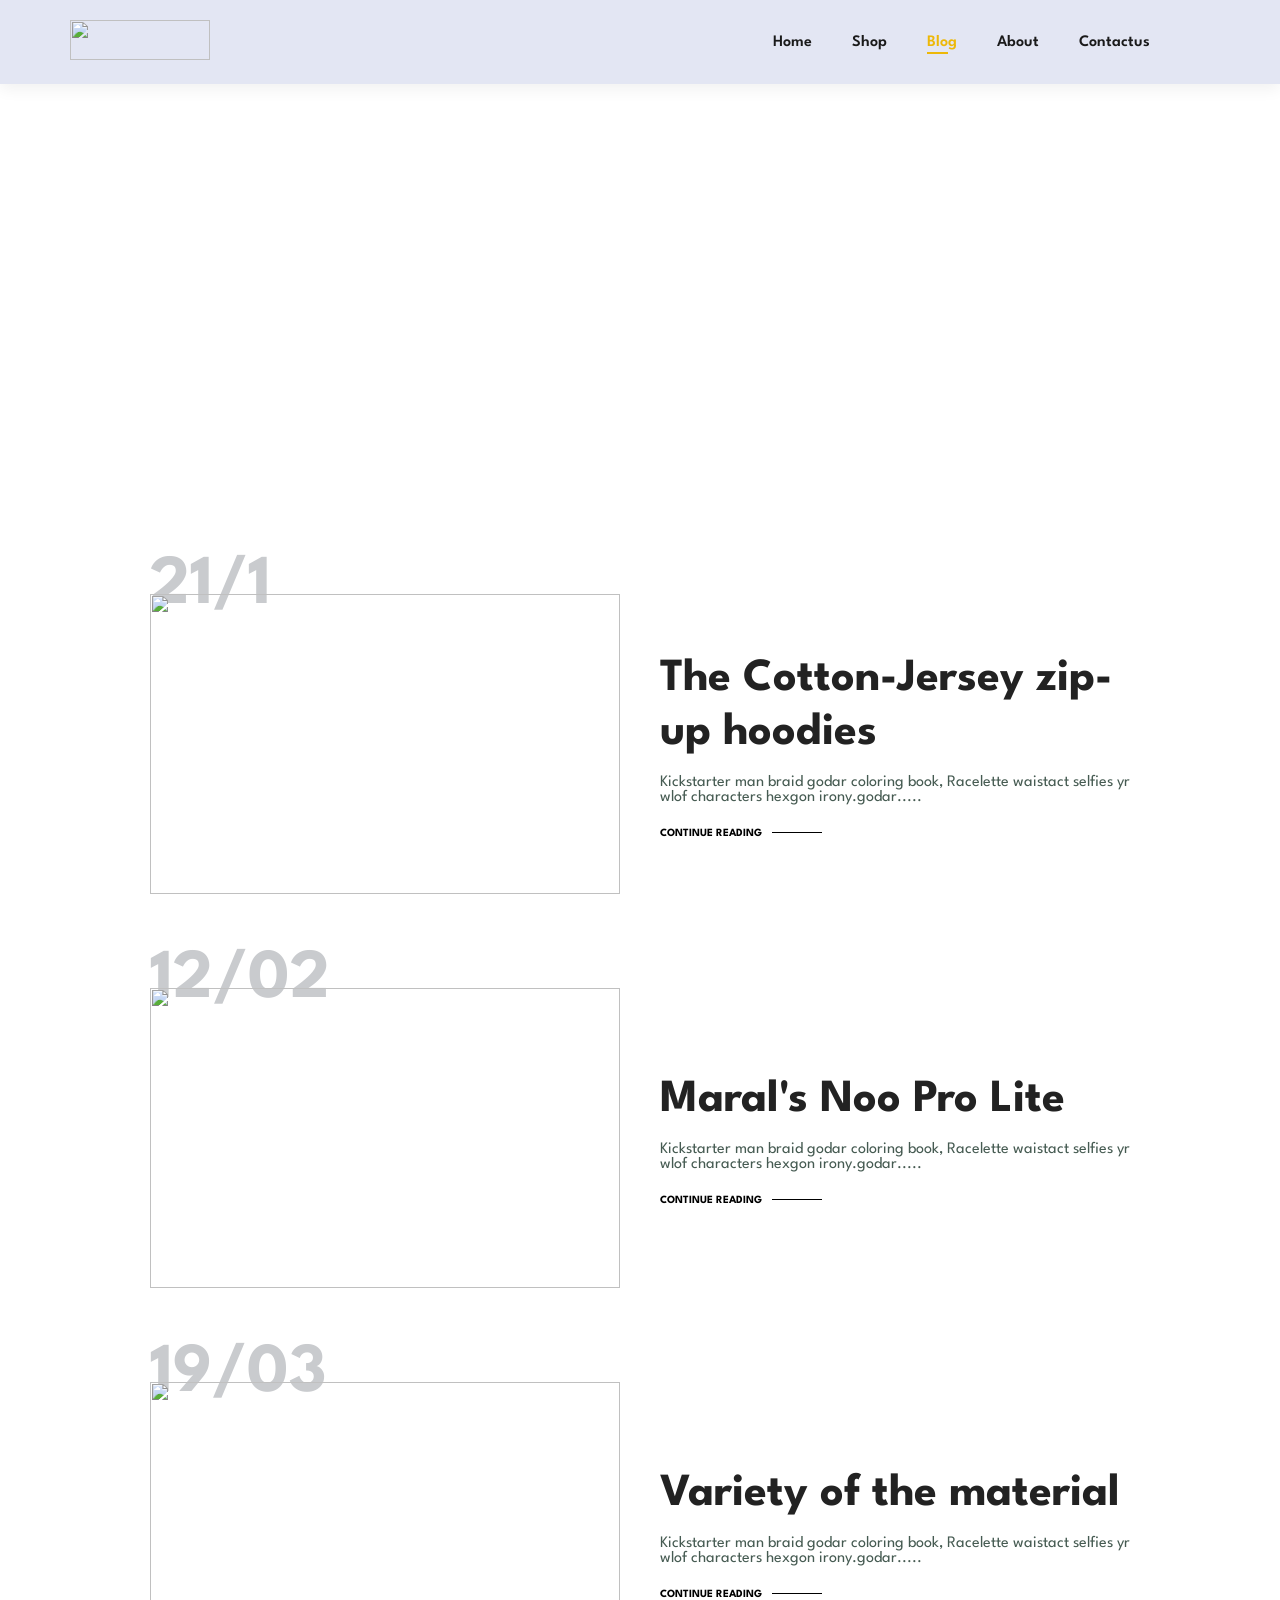
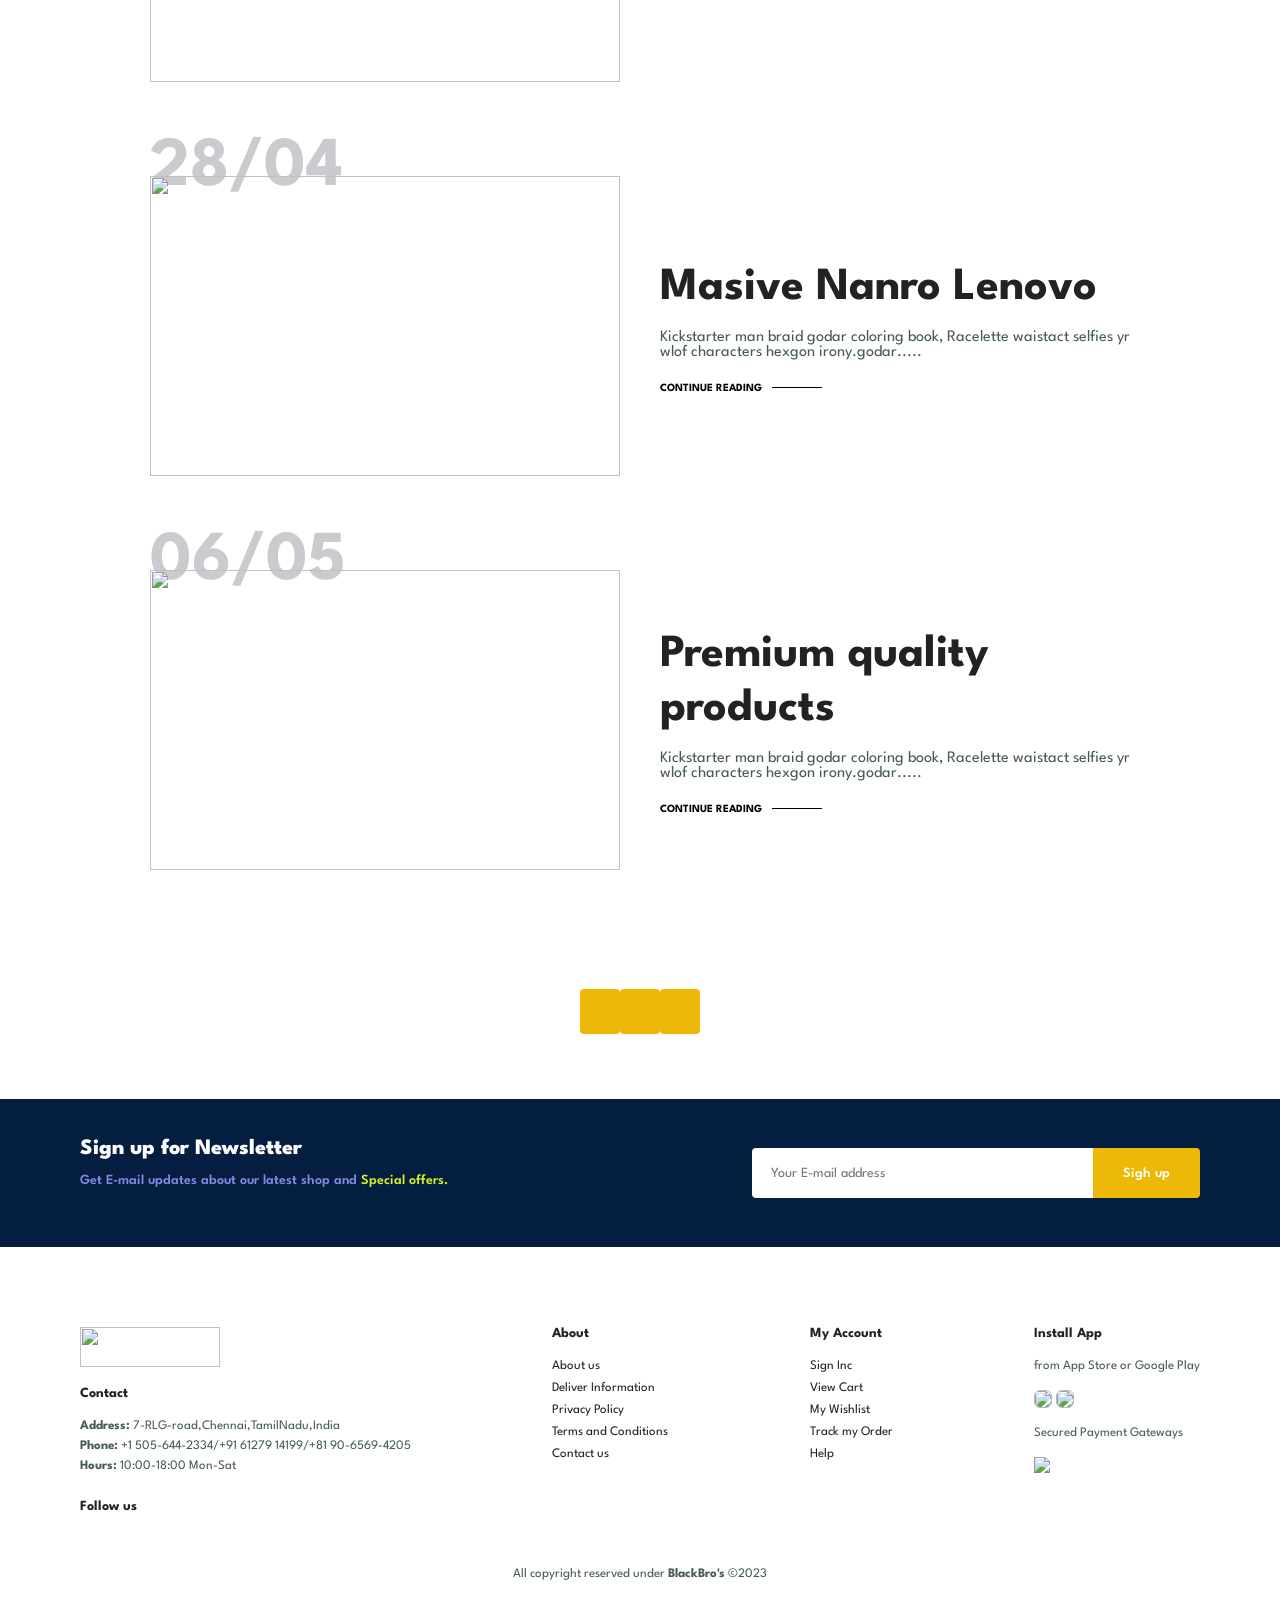
==== blog.html @ e4138da1 "Add files via upload" ====
<!DOCTYPE html>
<html lang="en">

    <head>
        <meta charset="UTF-8">
        <meta http-equiv="X-UA-Compatible" content="IE=edge">
        <meta name="viewport" content="width=device-width, initial-scale=1.0">
        <title>Black E-commerce/blog</title>
        
        <link rel="stylesheet" href="style.css">
    </head>

    <body>
      
        <section id="header">
          <a href="#"><img src="img/black.png" class="logo"/></a>
          
          <div>
            <ul id="nav-bar">
              <li><a href="index.html">Home</a></li>
              <li><a href="shop.html">Shop</a></li>
              <li><a class="active"href="blog.html">Blog</a></li>
              <li><a href="about.html">About</a></li>
              <li><a href="contact.html">Contactus</a></li>
              <li id="lg-bag"><a href="cart.html"><i class="fa-solid fa-cart-shopping fa-shake"></i></a></li>
              <a href="#" id="close"><i class="fa-solid fa-xmark"></i></a>
            </ul>
          </div>
          <div id="mobile">
            <a href="cart.html"><i id="shake" class="fa-solid fa-cart-shopping  fa-shake"></i></a>
            <i id="bar" class="fa-solid fa-bars"></i>
          </div>
        </section>
        
        <section id="page-header" class="blog-header">
          <h2>#readmore</h2>
          <p>read all case studies about our products!</p>
        </section>
        
        <section id="blog">
          <div class="blog-box">
            <div class="blog-img">
              <img src="img/blog/b1.jpg">
            </div>
            <div class="blog-details">
              <h2>The Cotton-Jersey zip-up hoodies</h2>
              <p>Kickstarter man braid godar coloring book, Racelette waistact selfies yr wlof characters hexgon irony.godar.....</p>
              <a href="#">CONTINUE READING</a>
            </div>
            <h1>21/1</h1>
          </div>
          <div class="blog-box">
            <div class="blog-img">
              <img src="img/blog/b2.jpg">
            </div>
            <div class="blog-details">
              <h2>Maral's Noo Pro Lite</h2>
              <p>Kickstarter man braid godar coloring book, Racelette waistact selfies yr wlof characters hexgon irony.godar.....</p>
              <a href="#">CONTINUE READING</a>
            </div>
            <h1>12/02</h1>
          </div>
          <div class="blog-box">
            <div class="blog-img">
              <img src="img/blog/b3.jpg">
            </div>
            <div class="blog-details">
              <h2>Variety of the material</h2>
              <p>Kickstarter man braid godar coloring book, Racelette waistact selfies yr wlof characters hexgon irony.godar.....</p>
              <a href="#">CONTINUE READING</a>
            </div>
            <h1>19/03</h1>
          </div>
          <div class="blog-box">
            <div class="blog-img">
              <img src="img/blog/b4.jpg">
            </div>
            <div class="blog-details">
              <h2>Masive Nanro Lenovo</h2>
              <p>Kickstarter man braid godar coloring book, Racelette waistact selfies yr wlof characters hexgon irony.godar.....</p>
              <a href="#">CONTINUE READING</a>
            </div>
            <h1>28/04</h1>
          </div>
          <div class="blog-box">
            <div class="blog-img">
              <img src="img/blog/b5.jpg">
            </div>
            <div class="blog-details">
              <h2>Premium quality products</h2>
              <p>Kickstarter man braid godar coloring book, Racelette waistact selfies yr wlof characters hexgon irony.godar.....</p>
              <a href="#">CONTINUE READING</a>
            </div>
            <h1>06/05</h1>
          </div>
        </section>
        
        <section id="pagination" class="section-p1">
          <a href="#"><i class="fa-solid fa-1"></i></a>
          <a href="#"><i class="fa-solid fa-2"></i></a>
          <a href="#"><i class="fa-solid fa-arrow-right"></i></a>
        </section>
        
        <section id="newsletter" class="section-p1 section-m1">
          <div class="newstext">
            <h4>Sign up for Newsletter</h4>
            <p>Get E-mail updates about our latest shop and <span>Special offers.</span></p>
          </div>
          <div class="form">
            <input type="text" name="e-mail" placeholder="Your E-mail address">
            <button class="normal">Sigh up</button>
          </div>
        </section>
        
        <footer class="section-p1">
          <div class="col">
            <img src="img/black.png" class="logo">
            <h4>Contact</h4>
            <p><strong>Address: </strong>7-RLG-road,Chennai,TamilNadu,India</p>
            <p><strong>Phone: </strong>+1 505-644-2334/+91 61279 14199/+81 90-6569-4205</p>
            <p><strong>Hours: </strong>10:00-18:00 Mon-Sat</p>
            <div class="follow">
              <h4>Follow us</h4>
              <div class="icon">
                <i class="fa-brands fa-facebook"></i>
                <i class="fa-brands fa-twitter"></i>
                <i class="fa-brands fa-instagram"></i>
                <i class="fa-brands fa-linkedin-in"></i>
                <i class="fa-brands fa-youtube"></i>
              </div>
            </div>
          </div>
          <div class="col">
            <h4>About</h4>
            <a href="#">About us</a>
            <a href="#">Deliver Information</a>
            <a href="#">Privacy Policy</a>
            <a href="#">Terms and Conditions</a>
            <a href="#">Contact us</a>
          </div>
          <div class="col">
            <h4>My Account</h4>
            <a href="#">Sign Inc</a>
            <a href="#">View Cart</a>
            <a href="#">My Wishlist</a>
            <a href="#">Track my Order</a>
            <a href="#">Help</a>
          </div>
          <div class="col install">
            <h4>Install App</h4>
            <p>from App Store or Google Play</p>
            <div class="row">
              <img src="img/pay/app.jpg">
              <img src="img/pay/play.jpg">
            </div>
            <p>Secured Payment Gateways</p>
            <img src="img/pay/pay.png">
          </div>
          
          <div class="copyright">
            <p>All copyright reserved under <strong>BlackBro's</strong> ©2023</p>
          </div>
        </footer>
        <script src="script.js"></script>
        <script src="https://kit.fontawesome.com/22bb3b50ca.js"></script>
    </body>

</html>
---- style.css ----
@import url("https://fonts.googleapis.com/css2?family=Spartan:wght@100;200;300;400;500;600;700;800;900&display=swap");
* {
  margin: 0;
  padding: 0;
  box-sizing: border-box;
  font-family: "Spartan", sans-serif;
}

html {
  scroll-behavior: smooth;
}

/* Global Styles */

h1 {
  font-size: 50px;
  line-height: 64px;
  color: #222;
}

h2 {
  font-size: 46px;
  line-height: 54px;
  color: #222;
}

h4 {
  font-size: 20px;
  color: #222;
}

h6 {
  font-weight: 700;
  font-size: 12px;
}

p {
  font-size: 16px;
  color: #465b52;
  margin: 15px 0 20px 0;
}

.section-p1 {
  padding: 40px 80px;
}

.section-m1 {
  margin: 40px 0;
}

button.normal{
  font-size: 14px;
  font-weight: 600;
  padding: 15px 30px;
  color: #000;
  background: #fff;
  border: none;
  outline: none;
  cursor: pointer;
  border-radius: 10px;
  transition: 0.2s ease;
}

button.white{
  font-size: 13px;
  font-weight: 600;
  padding: 11px 18px;
  color: #fff;
  background: transparent;
  border: 1px solid #fff;
  outline: none;
  cursor: pointer;
  border-radius: 10px;
  transition: 0.2s ease;
}

body {
  width: 100%;
}

.logo{
  height: 40px;
  width: 140px;
}

/*header starts*/

#header{
  display: flex;
  align-items: center;
  justify-content: space-between;
  padding: 20px 70px;
  background: #E3E6F3;
  box-shadow: 0px 5px 15px rgb(0,0,0,0.06);
  z-index: 999;
  position: sticky;
  top: 0;
  left: 0;
}

#nav-bar{
  display: flex;
  align-items: center;
  justify-content: center;
}

ul#nav-bar li{
  list-style: none;
  padding: 0 20px;
  position: relative;
}

ul#nav-bar li a{
  text-decoration: none;
  font-size: 16px;
  font-weight: 600;
  color: #1a1a1a;
  transition: 0.3s ease;
}

ul#nav-bar li a:hover,
ul#nav-bar li a.active{
  color: #edb808;
}
ul#nav-bar li a.active::after,
ul#nav-bar li a:hover::after{
  content: "";
  width: 30%;
  height: 2px;
  background: #edb808;
  position: absolute;
  bottom: -4px;
  left: 20px;
}

#mobile{
  display: none;
  text-align: center;
}

#close{
  display: none;
}

/*home page*/

#hero{
  background: url('img/hero4.png');
  height: 90vh;
  width: 100%;
  background-size: cover;
  background-position: top 25% right 0;
  padding: 0 80px;
  display: flex;
  flex-direction: column;
  align-items: flex-start;
  justify-content: center;
}

#hero h4{
  padding-bottom: 15px;
}

#hero h1{
  color: #edb808;
}

#hero button{
  background-image: url('img/button.png');
  background-color: transparent;
  border: 0;
  color: #edb808;
  padding: 14px 80px 14px 65px;
  font-size: 20px;
  font-weight: 700;
  background-repeat: no-repeat;
  text-align: center;
}

#feature{
  display: flex;
  align-items: center;
  justify-content: space-between;
  flex-wrap: wrap;
}

#feature .fe-box{
  width: 180px;
  text-align: center;
  padding: 25px 15px;
  box-shadow: 20px 20px 30px rgb(0, 0, 0, 0.03);
  border: 1px solid #cce7de;
  border-radius: 4px;
  margin: 15px 0px;
}

#feature .fe-box{
  box-shadow: 10px 10px 54px rgb(70, 62, 221, 0.1);
}

#feature .fe-box img{
  width: 100%;
  margin-bottom: 10px;
}

#feature .fe-box h6{
  display: inline-block;
  padding: 9px 8px 6px 8px;
  line-height: 1;
  border-radius: 4px;
  color: #088178;
  background-color: #fddde4;
}

#feature .fe-box:nth-child(3) h6{
  background-color: #d1e8f2;
}

#feature .fe-box:nth-child(4) h6{
 background-color: #cdd4f8;
}

#feature .fe-box:nth-child(5) h6{
  background-color: #f6dbf6;
}

#feature .fe-box:nth-child(6) h6{
  background-color: #fff2e5;
}

#Product1{
  text-align: center;
}

#Product1 .pro-container{
  display: flex;
  justify-content: space-between;
  padding-top: 20px;
  flex-wrap: wrap;
}

#Product1 .pro{
  width: 23%;
  min-width: 250px;
  padding: 10px 12px;
  border: 1px solid #cce7de;
  cursor: pointer;
  box-shadow: 20px 20px 30px rgb(0,0,0,0.02);
  margin: 15px 0;
  transition: 0.2s ease;
  position: relative;
}

#Product1 .pro:hover{
  box-shadow: 20px 20px 30px rgb(0,0,0,0.06);
}

#Product1 .pro img{
  width: 100%;
  border-radius: 20px;
}

#Product1 .pro .dis{
  text-align: start;
  padding: 10px 0;
}

#Product1 .pro .dis span{
  color: #606063;
  font-size: 12px;
}

#Product1 .pro .dis h5{
  padding-top: 12px;
  color: #1a1a1a;
  font-size: 14px;
}

#Product1 .pro .dis i{
  size: 12px;
}

#Product1 .pro .dis h4{
  padding-top: 7px;
  color: #16fdbdca;
  font-size: 15px;
  font-weight: 700;
}

#Product1 .pro .cart{
  width: 40px;
  height: 40px;
  line-height: 40px;
  border-radius: 50px;
  background-color: #e8f6ea;
  color: #16fdbdca;
  border: 1px solid #cce7de;
  position: absolute;
  bottom: 20px;
  right: 10px;
}

#banner{
  display: flex;
  flex-direction: column;
  justify-content: center;
  align-items: center;
  text-align: center;
  background-image: url('img/banner/b2.jpg');
  width: 100%;
  height: 40vh;
  background-size: cover;
  background-position: center;
}

#banner h4{
  color: #fff;
  font-size: 16px;
}

#banner h2{
  color: #fff;
  font-size: 30px;
  padding: 10px 0;
}

#banner h2 span{
  color: #ff0000;
}

#banner button:hover{
  background: #edb808;
  color: #fff;
}

#sm-banner{
  display: flex;
  justify-content: space-between;
  flex-wrap: wrap;
}

#sm-banner .banner-box{
  display: flex;
  flex-direction: column;
  justify-content: center;
  align-items: flex-start;
  background-image: url('img/banner/b17.jpg');
  min-width: 480px;
  height: 50vh;
  background-size: cover;
  background-position: center;
  padding: 30px;
}
#sm-banner .banner-box2{
  background-image: url(img/banner/b10.jpg);
}


#sm-banner h4{
  color: #fff;
  font-size: 20px;
  font-weight: 500;
}

#sm-banner h2{
  color: #fff;
  font-size: 28px;
  font-weight: 800;
}

#sm-banner span{
  color: #fff;
  font-size: 14px;
  font-weight: 500;
  padding-bottom: 15px;
}

#sm-banner .banner-box:hover button{
  background: #edb808;
  border: 1px solid #edb808;
}

#banner3{
  display: flex;
  justify-content: space-between;
  flex-wrap: wrap;
  padding: 0 40px;
}

#banner3 .banner-box{
  display: flex;
  flex-direction: column;
  justify-content: center;
  align-items: flex-start;
  background-image: url('img/banner/b7.jpg');
  min-width: 30%;
  height: 30vh;
  background-size: cover;
  background-position: center;
  padding: 20px;
  margin-bottom: 20px;
} 

#banner3 .banner-box2{
  background-image: url('img/banner/b4.jpg');
}

#banner3 .banner-box3{
    background-image: url('img/banner/b18.jpg');
}

#banner3 h2{
  color: #fff;
  font-size: 22px;
  font-weight: 900;
}

#banner3 h3{
  color: #ff0000;
  font-size: 15px;
  font-weight: 800;
}

#newsletter{
  display: flex;
  justify-content: space-between;
  flex-wrap: wrap;
  align-items: center;
  background-image: url('img/banner/b14.png');
  background-repeat: no-repeat;
  background-position: 20% 30%;
  background-color: #041e42;
}

#newsletter h4{
  color: #fff;
  font-size: 22px;
  font-weight: 800;
}

#newsletter p{
  color: #818ae0;
  font-size: 14px;
  font-weight: 600;
}

#newsletter span{
  color: #d6f123;
}

#newsletter .form{
  display: flex;
  width: 40%;
}
#newsletter input {
  height: 3.125rem;
  width: 100%;
  padding: 0 1.25em;
  font-size: 14px;
  border: 1px solid transparent;
  border-radius: 4px;
  outline: none;
  border-top-right-radius: 0;
  border-bottom-right-radius: 0;
}

#newsletter button{
  background-color: #edb808;
  color: #fff;
  white-space: nowrap;
  border-radius: 4px;
  border-top-left-radius: 0;
  border-bottom-left-radius: 0;
}

footer{
  display: flex;
  justify-content: space-between;
  flex-wrap: wrap;
}

footer .col{
  display: flex;
  flex-direction: column;
  align-items: flex-start;
  margin-bottom: 20px;
}

footer .logo{
  margin-bottom: 20px;
}

footer h4{
  font-size: 14px;
  padding-bottom: 20px;[]
}

footer p{
  font-size: 13px;
  margin: 0 0 8px 0;
}

footer a{
  font-size: 13px;
  margin-bottom: 10px;
  text-decoration: none;
  color: #222;
}

footer .follow{
  margin-top: 20px;
}

footer .follow i{
  color: #222000;
  padding-right: 4px;
  cursor: pointer;
}

footer .follow i:hover,
footer .col a:hover{
  color: #edb808;
}

footer .install img{
  margin: 10px 0 15px 0;
}
footer .install .row img{
  border: 1px solid #b7bbbb;
  border-radius: 6px;
}

footer .install .row:hover img{
  border: 1px solid #edb808;
  box-shadow: 1px 1px 4px #fcfcfc;
}

footer .copyright{
  width: 100%;
  text-align: center;
}

/*shop page*/
#page-header{
  background-image: url('img/banner/b1.jpg');
  height: 40vh;
  width: 100%;
  background-size: cover;
  display: flex;
  justify-content: center;
  text-align: center;
  flex-direction: column;
  padding: 14px;
}

#page-header h2,#page-header p{
  color: #fff;
}

#pagination{
  text-align: center;
}

#pagination a{
  text-decoration: none;
  color: #fff;
  padding: 15px 20px;
  border-radius: 4px;
  background-color: #edb808;
  font-weight: 600;
}

#pagination a i{
  font-size: 16px;
  font-weight: 600;
}
/*single product*/
#prodetails{
  display: flex;
  margin-top: 20px;
}

#prodetails .single-pro-img{
  width: 40%;
  margin-right: 50px;
}

.small-img-group{
  display: flex;
  justify-content: space-between;
}

.small-img-col{
  flex-basis: 24%;
  cursor: pointer;
}

#prodetails .single-pro-details{
  width: 50%;
  padding-top: 30px;
}

#prodetails .single-pro-details h4{
  padding: 40px 0 20px 0;
}

#prodetails .single-pro-details h2{
  font-size: 26px;
}

#prodetails .single-pro-details select{
  display: block;
  padding: 5px 10px;
  margin-bottom: 10px;
}

#prodetails .single-pro-details input{
  height: 47px;
  width: 50px;
  padding-left: 10px;
  font-size: 16px;
  margin-right: 10px;
}

#prodetails .single-pro-details select:focus,#prodetails .single-pro-details input:focus{
  outline: none;
}

#prodetails .single-pro-details button{
  background: #edb808;
  color: #fff;
}

#prodetails .single-pro-details span{
  line-height: 25px;
}

/*blog page*/
#page-header.blog-header{
  background-image: url('img/banner/b19.jpg');
}

#blog{
  padding: 150px 150px 0 150px;
}

#blog .blog-box{
  display: flex;
  align-items: center;
  width: 100%;
  position: relative;
  padding-bottom: 90px;
}

#blog .blog-img{
  width: 50%;
  margin-right: 40px;
}

#blog img{
  width: 100%;
  height: 300px;
  object-fit: cover;
}

#blog .blog-details{
  width: 50%;
}

#blog .blog-details a{
  text-decoration: none;
  font-size: 11px;
  color: #000;
  font-weight: 700;
  position: relative;
  transition: 0.3s;
}

#blog .blog-details a::after{
  content: "";
  width: 50px;
  height: 1px;
  background-color: #000;
  top: 4px;
  right: -60px;
  position: absolute;
}

#blog .blog-details a:hover{
  color: #edb808;
}

#blog .blog-details a:hover::after{
  background-color: #edb808;
}

#blog .blog-box h1{
  position: absolute;
  top: -40px;
  font-size: 70px;
  font-weight: 700;
  color: #c9cbce;
  z-index: -9;
}

/*about page*/
#page-header.about-header{
  background-image: url('img/about/banner.png');
}

#about-head{
  display: flex;
  align-items: center;
}

#about-head img{
  width: 50%; 
  height: auto;
}

#about-head div{
  padding-left: 40px;
}

#about-app{
  text-align: center;
}

#about-app .video{
  width: 70%;
  height: 100%;
  margin: 30px auto 0 auto;
}

#about-app .video video{
  width: 100%;
  height: 100%;
  border-radius: 20px;
}

/*contact page*/
#contact-details{
  display: flex;
  align-items: center;
  justify-content: space-between;
}

#contact-details .details{
  width: 40%;
}

#contact-details .details span,
#form-details form span{
  font-size: 12px;
}

#contact-details .details h2,
#form-details form h2{
  font-size: 26px;
  line-height: 35px;
  padding: 20px 0;
}

#contact-details .details h3{
  font-size: 16px;
  padding-bottom: 15px;
}

#contact-details .details li{
  list-style: none;
  display: flex;
  padding: 10px 0;
}

#contact-details .details li i{
  font-size: 14px;
  padding-right: 22px;
}

#contact-details .details li p{
  margin: 0;
  font-size: 14px;
}

#contact-details .map{
  width: 55%;
  height: 400px;
}

#contact-details .map iframe{
  width: 100%;
  height: 100%;
}

#form-details{
  display: flex;
  justify-content: space-between;
  margin: 30px;
  padding: 80px;
  border: 1px solid #e1e1e1;
}
#form-details form{
  width: 65%;
  display: flex;
  flex-direction: column;
  align-items: flex-start;
}

#form-details form input,
#form-details form textarea{
  width: 100%;
  padding: 12px 15px;
  outline: none;
  margin-bottom: 20px;
  border: 1px solid #e1e1e1;
}

#form-details form button{
  background-color: #edb808;
  color: #fff;
  border-radius: 4px;
}

#form-details .people div{
  margin-bottom: 25px;
  display: flex;
  flex-direction: flex-start;
}

#form-details .people div img{
  width: 65px;
  height: 65px;
  object-fit: cover;
  padding-right: 15px;
}

#form-details .people div p{
  font-size: 13px;
  line-height: 25px;
  margin: 0;
}

#form-details .people div p span{
  font-size: 16px;
  display: block;
  font-weight: 600;
  color: #000;
}

/*cart*/
#cart{
  overflow-x: auto;
}

#cart table{
  width: 100%;
  border-collapse: collapse;
  white-space: nowrap;
}

#cart table img{
  width: 70px;
}

#cart table td:nth-child(1),
#cart table th:nth-child(1){
  width: 100px;
  text-align: center;
}

#cart table td:nth-child(2),
#cart table th:nth-child(2){
  width: 150px;
  text-align: center;
}

#cart table td:nth-child(3),
#cart table th:nth-child(3){
  width: 250px;
  text-align: center;
}

#cart table td:nth-child(4),
#cart table td:nth-child(5),
#cart table td:nth-child(6),
#cart table th:nth-child(4),
#cart table th:nth-child(5),
#cart table th:nth-child(6){
  width: 150px;
  text-align: center;
}

#cart table td:nth-child(5) input{
  width: 70px;
  padding: 10px 5px 10px 15px;
}

#cart table thead{
  border: 1px solid #e2e9e1;
  border-left: none;
  border-right: none;
}

#cart table thead th{
  font-weight: 700;
  text-transform: uppercase;
  font-size: 13px;
  padding: 18px 0;
  padding-left: 30px;
}

#cart table tbody tr td{
  padding-top: 15px;
}

#cart table tbody td{
  font-size: 13px;
  padding-left: 30px;
}

#cart-add{
  display: flex;
  flex-wrap: wrap;
  justify-content: space-between;
}

.coupon{
  width: 50%;
  margin-bottom: 30px;
}

.coupon h3,
.subtotal h3{
  padding-bottom: 15px;
}

.coupon input{
  padding: 10px 20px;
  outline: none;
  width: 60%;
  margin-right: 10px;
  border: 1px solid #e2e9e1;
}

.coupon button,
.subtotal button{
  background-color: #edb808;
  color: #fff;
  border-radius: 4px;
  padding: 12px 20px;
}

.subtotal{
  width: 50%;
  margin-bottom: 30px;
  border: 1px solid #e2e9e1;
  padding: 30px;
}

.subtotal table{
  width: 100%;
  margin-bottom: 20px;
  border-collapse: collapse;
}

.subtotal table td{
  width: 50%;
  border: 1px solid #e2e9e1;
  padding: 10px;
  font-size: 13px;
}
/* start media query */
@media (max-width: 799px) {
  .on {
    /* This is a class selector. Please provide appropriate styles for the class here */
  }

  .section-p1 {
    padding: 40px 40px;
  }

  #nav-bar {
    display: flex;
    flex-direction: column;
    align-items: flex-start;
    justify-content: flex-start;
    right: -300px;
    top: 0;
    position: fixed;
    height: 100vh;
    width: 300px;
    background-color: #E3E6F3;
    box-shadow: 0 40px 60px rgba(0, 0, 0, 0.2);
    padding: 80px 0 0 10px;
    transition: 0.3s;
  }

  #nav-bar.active {
    right: 0px;
  }

  #nav-bar li {
    margin-bottom: 25px;
  }

  #mobile {
    display: flex;
    align-items: center;
  }

  #mobile i {
    color: #1a1a1a;
    font-size: 24px;
    padding-left: 20px;
  }

#shake{
color: #222;
transition: 0.3s;
}

#shake:hover{
color: #edb808;
}

#shake.active{
	color: transparent;
	cursor-event: none;
}

#shake.active:hover{
	color: transparent;
	cursor-pointer:none;
}

  #close {
    display: initial;
    position: absolute;
    color: #222;
    top: 30px;
    left: 30px;
    font-size: 24px;
  }

  #lg-bag {
    display: none;
  }

  #hero {
    height: 70vh;
    padding: 0 80px;
    background-position: top 30% right 30%;
  }

  #feature {
    justify-content: center;
  }

  #feature .fe-box {
    margin: 15px 15px;
  }

  #Product1 .pro-container {
    justify-content: center;
  }

  #Product1 .pro {
    margin: 15px;
  }

  #banner {
    height: 20vh;
  }

  #sm-banner .banner-box {
    min-width: 100%;
    height: 30vh;
  }

  #banner3 {
    padding: 0 40px;
  }

  #banner3 .banner-box {
    width: 28%;
  }

  #newsletter .form {
    width: 70%;
  }
  
  /*contact page*/
  #form-details{
    padding: 40px;
  }
  
  #form-details form{
    width: 50%;
  }
  
}


@media (max-width: 477px) {
  .on {
    /* This is a class selector. Please provide appropriate styles for the class here */
  }

  #header {
    padding: 10px 30px;
  }

  .section-p1 {
    padding: 20px;
  }

  h1 {
    font-size: 38px;
  }

  h2 {
    font-size: 32px;
  }

  #hero {
    padding: 0 20px;
    background-position: 55%;
  }

  #feature {
    justify-content: space-between;
  }

  #feature .fe-box {
    margin: 0 0 15px 0;
    width: 155px;
  }

  #Product1 .pro {
    width: 100%;
  }

  #banner {
    height: 40vh;
  }

  #sm-banner .banner-box {
    height: 40vh;
  }

  #sm-banner .banner-box2 {
    margin-top: 10px;
  }

  #banner3 {
    padding: 0 20px;
  }

  #banner3 .banner-box {
    width: 100%;
  }

  #newsletter {
    padding: 20px 40px;
  }

  #newsletter .form {
    width: 100%;
  }

  footer .copyright {
    text-align: start;
  }
  
  /*single product*/
  
  #prodetails{
    display: flex;
    flex-direction: column;
  }
  
  #prodetails .single-pro-img{
    width: 100%;
    margin-right: 0;
  }
  
  #prodetails .single-pro-details{
    width: 100%;
  }
  
  /*blog page*/
  #blog{
    padding: 100px 20px 0 20px;
  }
  #blog .blog-box{
    display: flex;
    flex-direction: column;
    align-items: flex-start;
  }
  
  #blog .blog-img{
    width: 100%;
    margin-right: 0px;
    margin-bottom: 30px;
  }
  
 #blog .blog-details{
  width: 100%;
}

/*about head*/
#about-head{
  flex-direction: column;
}

#about-head img{
  width: 100%;
  margin-bottom: 10px;
}

#about-head div{
  padding-left: 0;
  margin: 0 auto;
}

#about-app .video{
  width: 100%;
}

/*contact page*/
 #contact-details{
   flex-direction: column;
 }
 
 #contact-details .details{
   width: 100%;
   margin-bottom: 30px;
 }
 
 #contact-details .map{
   width: 100%;
 }
 
 #form-details{
   margin: 10px;
   padding: 30px 10px;
   flex-wrap: wrap;
 }
 
 #form-details form{
   width: 100%;
   margin-bottom: 30px;
 }
 
 /*cart*/
 #cart-add{
   flex-direction: column;
 }
 
 .coupon{
   width: 100%;
 }
 
 .subtotal{
   width: 100%;
   padding: 20px;
 }
}
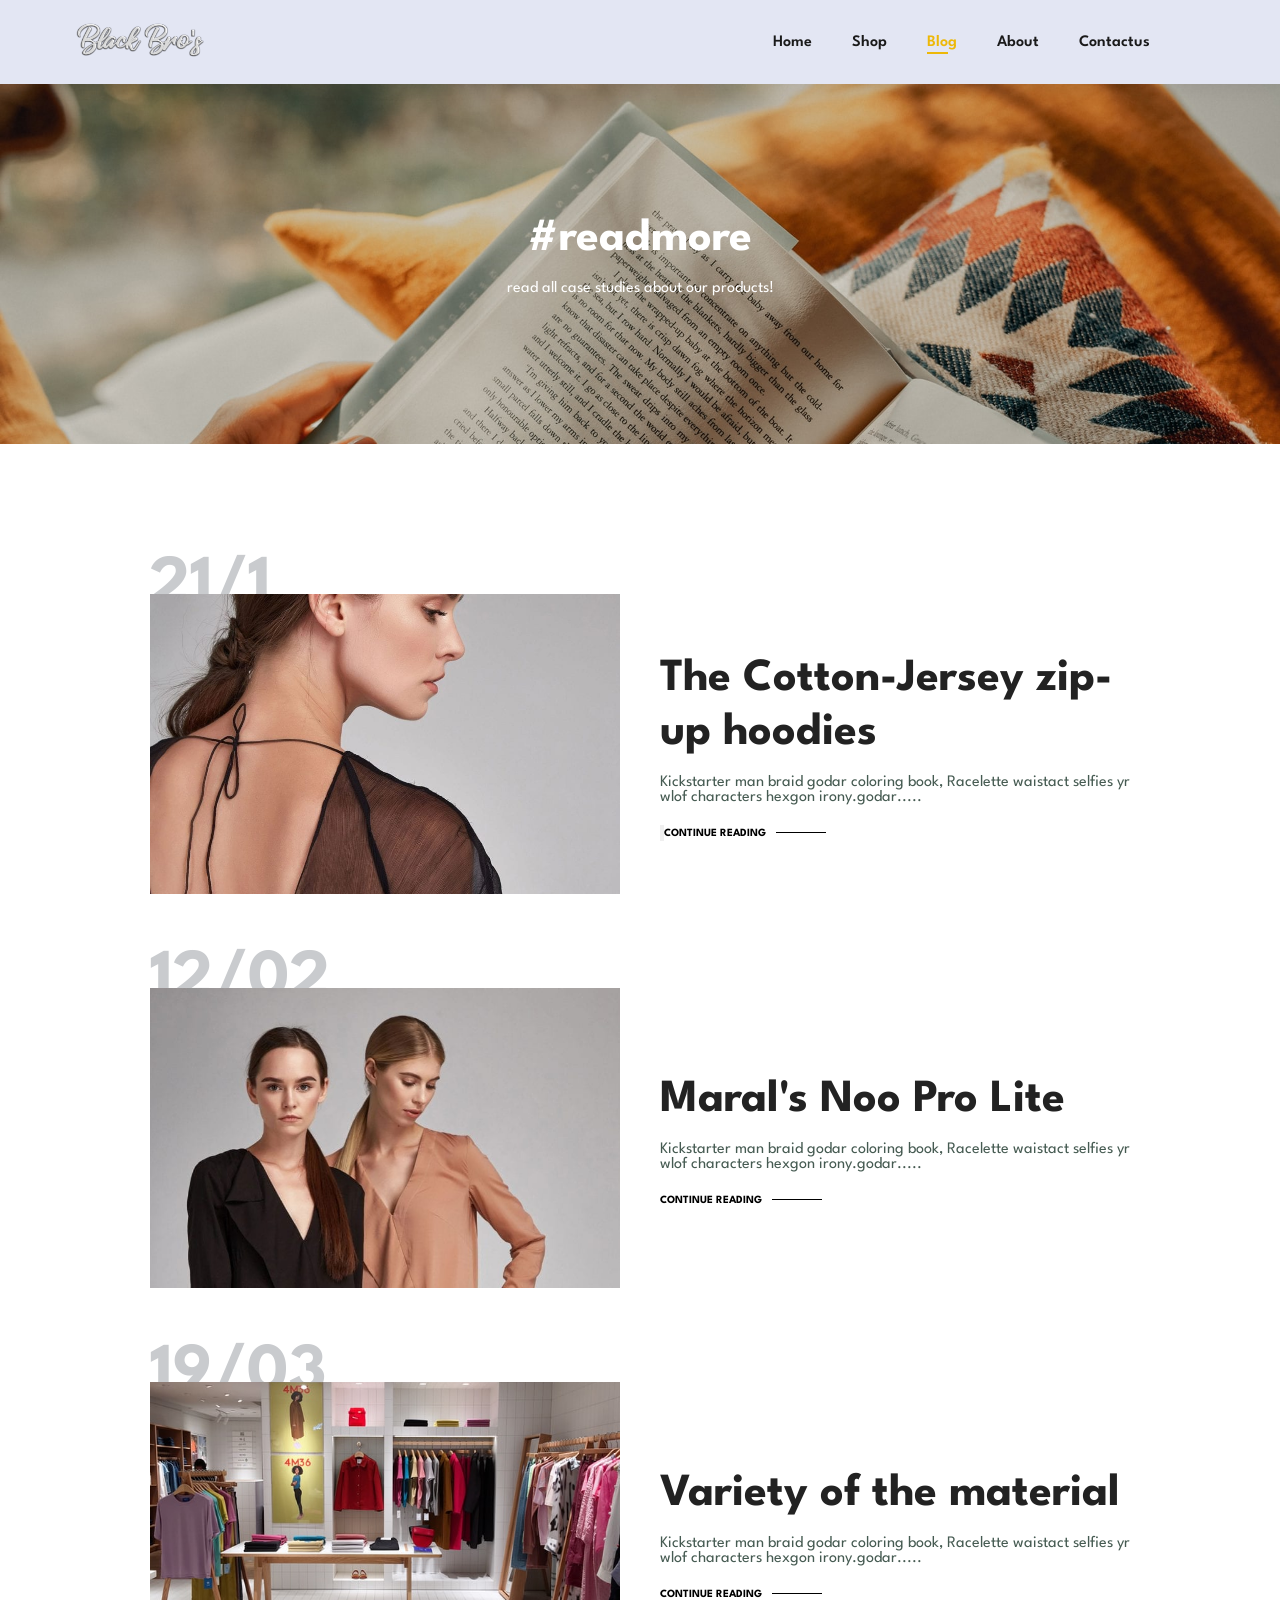
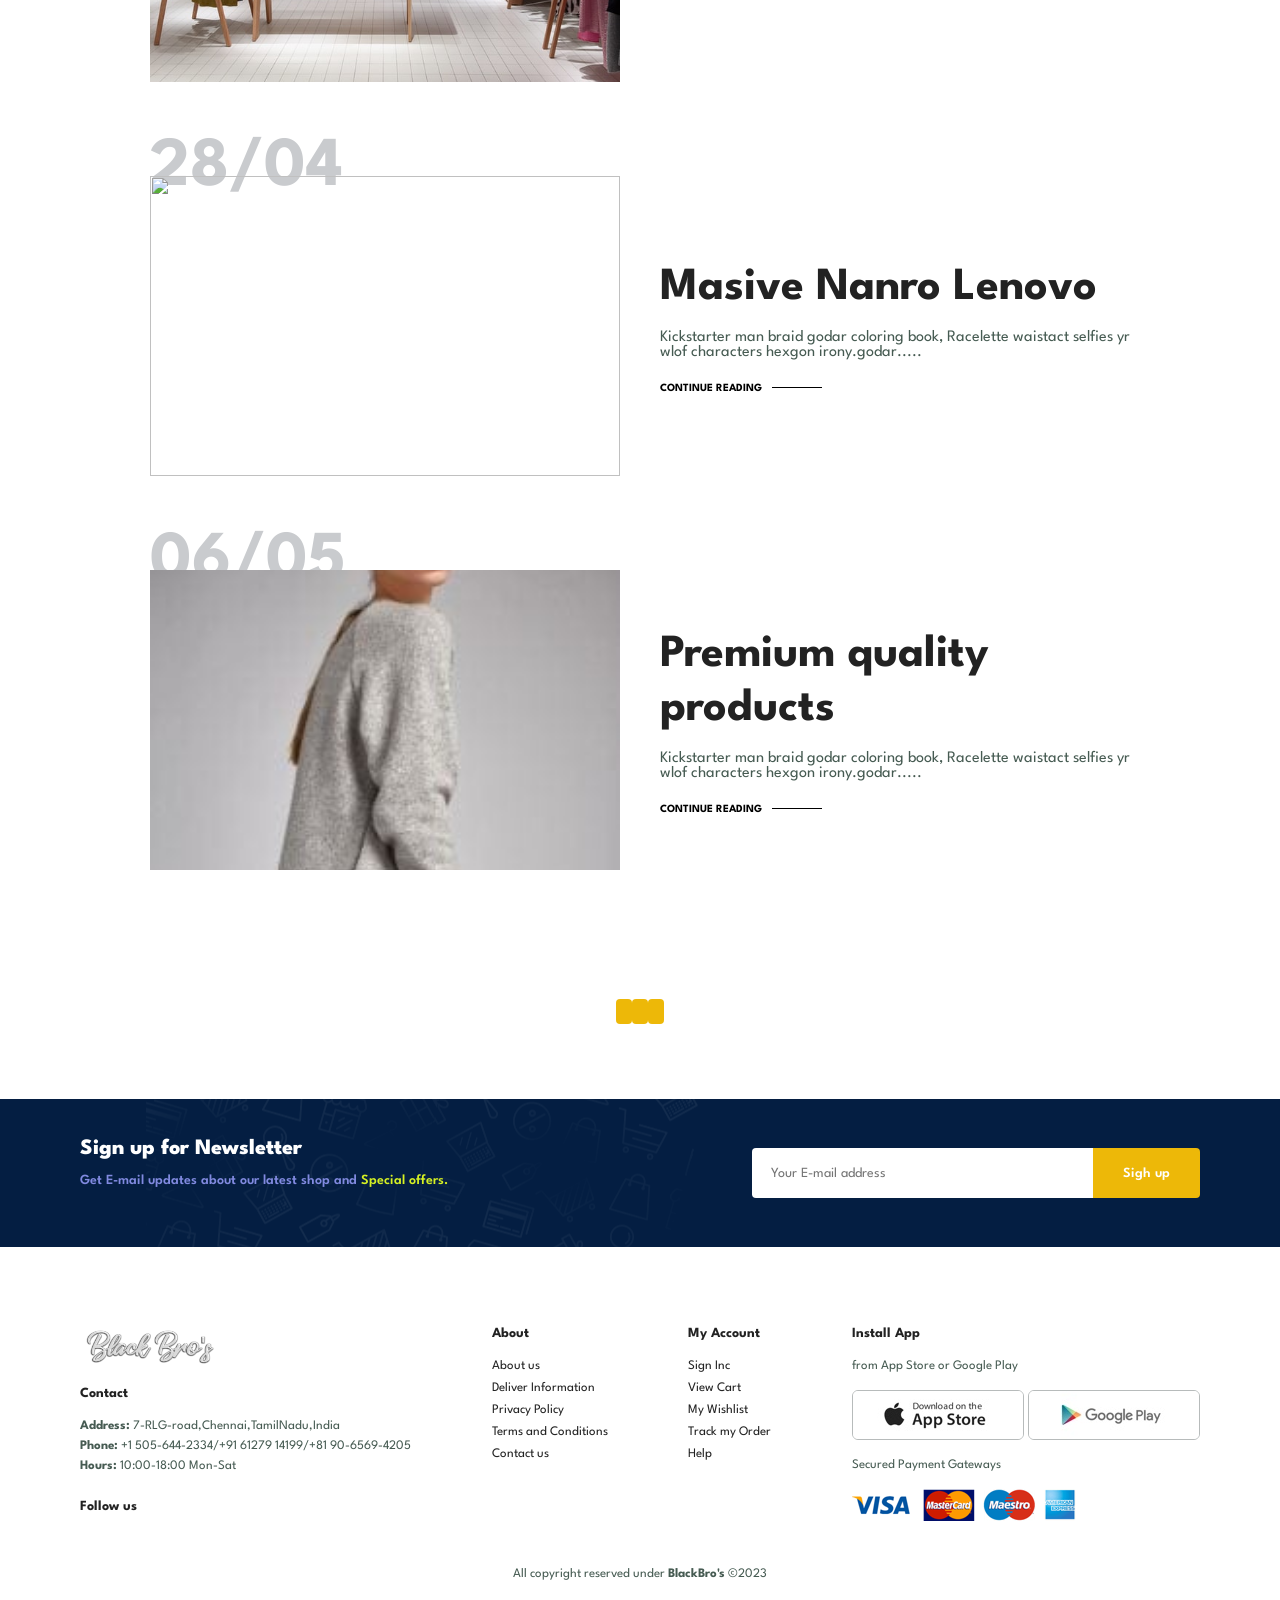
==== commit 6c7c5a90: "21stMay24_fileProcess" ====
--- a/blog.html
+++ b/blog.html
@@ -45,7 +45,7 @@
             <div class="blog-details">
               <h2>The Cotton-Jersey zip-up hoodies</h2>
               <p>Kickstarter man braid godar coloring book, Racelette waistact selfies yr wlof characters hexgon irony.godar.....</p>
-              <a href="#">CONTINUE READING</a>
+              <input type="submit" value="" id="hidden"><a>CONTINUE READING</a></input>
             </div>
             <h1>21/1</h1>
           </div>
--- a/style.css
+++ b/style.css
@@ -564,15 +564,15 @@
 #pagination a{
   text-decoration: none;
   color: #fff;
-  padding: 15px 20px;
+  padding: 5px 8px;
   border-radius: 4px;
   background-color: #edb808;
-  font-weight: 600;
+  font-weight: 400;
 }
 
 #pagination a i{
-  font-size: 16px;
-  font-weight: 600;
+  font-size: 8px;
+  font-weight: 400;
 }
 /*single product*/
 #prodetails{
@@ -636,6 +636,7 @@
 }
 
 /*blog page*/
+
 #page-header.blog-header{
   background-image: url('img/banner/b19.jpg');
 }
@@ -665,6 +666,10 @@
 
 #blog .blog-details{
   width: 50%;
+}
+
+.blog2{
+  margin-top: -90px;
 }
 
 #blog .blog-details a{
@@ -968,6 +973,19 @@
   border: 1px solid #e2e9e1;
   padding: 10px;
   font-size: 13px;
+}
+
+/*Share Button*/
+.share-icons {
+    display: flex;
+    align-items: center;
+}
+
+.share-icons a i{
+    margin-right: 10px;
+    color: #333;
+    text-decoration: none;
+    font-size: 20px;
 }
 /* start media query */
 @media (max-width: 799px) {
@@ -1100,6 +1118,18 @@
   
 }
 
+/*post title*/
+.post-title h4 {
+  transform: translateX(24px);
+  margin: 8px 0;
+  color: #00ad7d;
+}
+
+.post-title h6 {
+  transform: translateX(16px);
+  margin: 4px 0;
+  color: #16fdbdca;
+}
 
 @media (max-width: 477px) {
   .on {
@@ -1192,6 +1222,7 @@
   #blog{
     padding: 100px 20px 0 20px;
   }
+  
   #blog .blog-box{
     display: flex;
     flex-direction: column;
@@ -1203,6 +1234,7 @@
     margin-right: 0px;
     margin-bottom: 30px;
   }
+  
   
  #blog .blog-details{
   width: 100%;
@@ -1265,4 +1297,17 @@
    width: 100%;
    padding: 20px;
  }
-}
+ 
+ /*Post Title*/
+ .post-title h4 {
+  transform: translateX(24px);
+  margin: 8px 0;
+  color: #00ad7d;
+}
+
+.post-title h6 {
+  transform: translateX(16px);
+  margin: 4px 0;
+  color: #16fdbdca;
+}
+}
